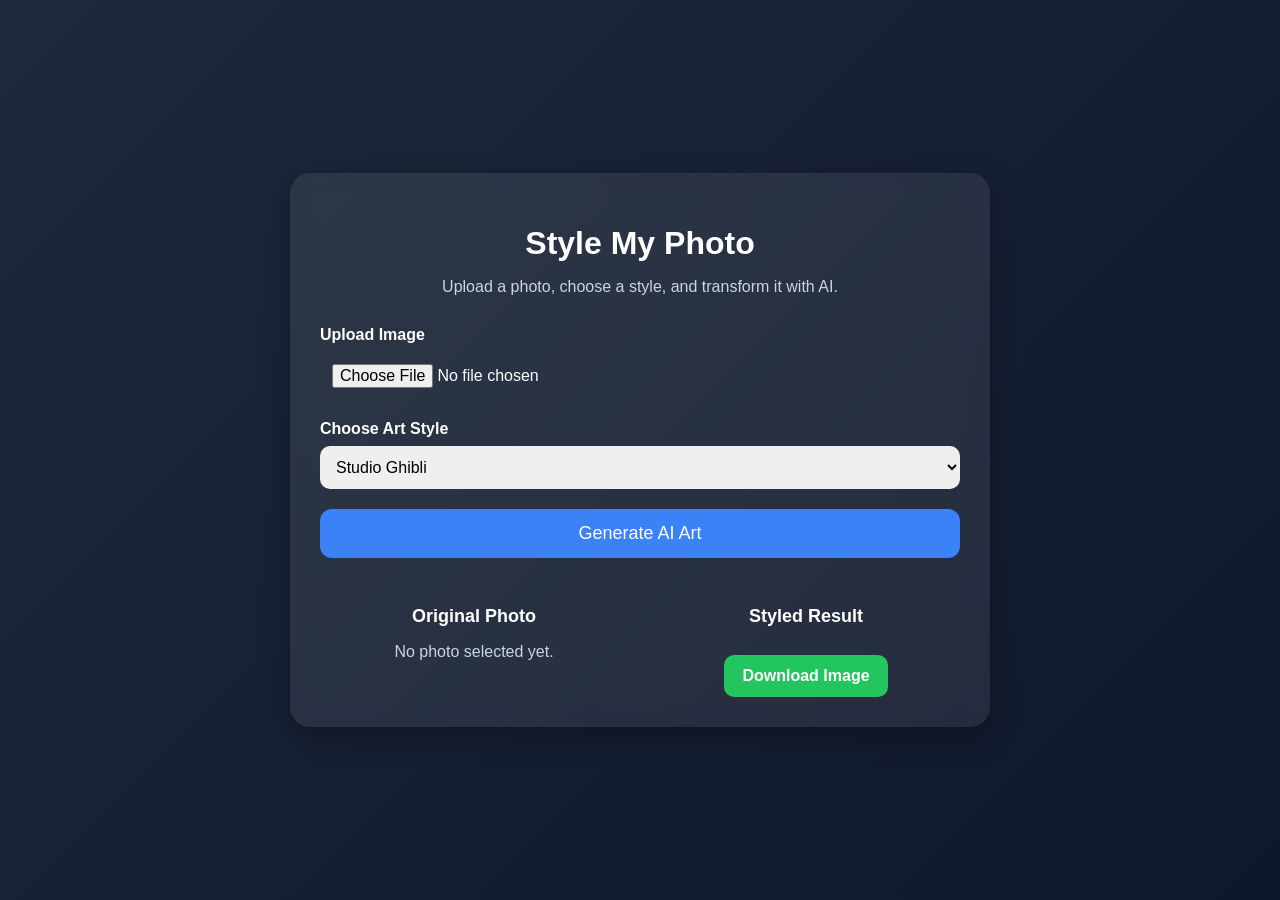
==== index.html @ 51cc1bdf "Improve image comparison layout and download button placement" ====
<!doctype html>
<html lang="en">
  <head>
    <meta charset="UTF-8" />
    <meta name="viewport" content="width=device-width, initial-scale=1.0" />
    <title>AI Art Converter</title>
    <link rel="stylesheet" href="style.css" />
  </head>
  <body>
    <div class="container">
      <h1>Style My Photo</h1>
      <p>Upload a photo, choose a style, and transform it with AI.</p>

      <div class="form-group">
        <label for="imageUpload">Upload Image</label>
        <input type="file" id="imageUpload" accept="image/*" />
      </div>

      <div class="form-group">
        <label for="artStyle">Choose Art Style</label>
        <select id="artStyle">
          <option value="ghibli">Studio Ghibli</option>
          <option value="anime">Anime</option>
          <option value="disney">Disney</option>
          <option value="cyberpunk">Cyberpunk</option>
          <option value="oil_painting">Oil Painting</option>
          <option value="pixel_art">Pixel Art</option>
        </select>
      </div>

      <button class="convert-btn" onclick="convertImage()">
        Generate AI Art
      </button>

      <div class="status" id="status"></div>

      <div class="image-comparison">
        <div class="image-card">
          <h3>Original Photo</h3>
          <p id="previewText">No photo selected yet.</p>
          <img id="previewImage" alt="Uploaded image preview" />
        </div>

        <div class="image-card">
          <h3>Styled Result</h3>

          <div class="result-container">
            <img id="resultImage" alt="Your AI image" />
            <a
              id="downloadBtn"
              class="download-btn"
              download="styled-image.png"
              hidden
            >
              Download Image
            </a>
          </div>
        </div>
      </div>
    </div>

    <script src="js/script.js"></script>
  </body>
</html>
---- style.css ----
* {
    box-sizing: border-box;
    font-family: Arial, sans-serif;
}

body {
    margin: 0;
    background: linear-gradient(135deg, #1e293b, #0f172a);
    color: white;
    min-height: 100vh;
    display: flex;
    justify-content: center;
    align-items: center;
}

.container {
    width: 90%;
    max-width: 700px;
    background: rgba(255, 255, 255, 0.08);
    backdrop-filter: blur(10px);
    padding: 30px;
    border-radius: 20px;
    box-shadow: 0 10px 30px rgba(0, 0, 0, 0.3);
}

h1 {
    text-align: center;
    margin-bottom: 10px;
}

p {
    text-align: center;
    color: #cbd5e1;
    margin-bottom: 30px;
}

.form-group {
    margin-bottom: 20px;
}

label {
    display: block;
    margin-bottom: 8px;
    font-weight: bold;
}

input[type="file"],
select {
    width: 100%;
    padding: 12px;
    border: none;
    border-radius: 10px;
    font-size: 16px;
}

.preview {
    margin-top: 20px;
    text-align: center;
}

.preview img {
    max-width: 100%;
    max-height: 300px;
    border-radius: 12px;
    display: none;
    margin-top: 15px;
}

.convert-btn {
    width: 100%;
    padding: 14px;
    background: #3b82f6;
    color: white;
    border: none;
    border-radius: 12px;
    font-size: 18px;
    cursor: pointer;
    transition: background 0.3s ease;
}

.convert-btn:hover {
    background: #2563eb;
}

.status {
    margin-top: 20px;
    text-align: center;
    color: #93c5fd;
}
.upload-preview {
  margin: 20px 0;
  text-align: center;
}

.upload-preview img {
  display: none;
  max-width: 100%;
  max-height: 260px;
  margin-top: 12px;
  border-radius: 12px;
  object-fit: cover;
}
.upload-preview {
  margin: 20px 0;
  text-align: center;
}

.upload-preview img {
  display: none;
  max-width: 100%;
  max-height: 260px;
  margin-top: 12px;
  border-radius: 12px;
  object-fit: cover;
}

.convert-btn:disabled {
  opacity: 0.7;
  cursor: not-allowed;
}
.image-comparison {
  display: grid;
  grid-template-columns: 1fr 1fr;
  gap: 24px;
  margin-top: 30px;
}

.image-card {
  text-align: center;
}

.image-card h3 {
  margin-bottom: 12px;
  font-size: 18px;
}

.image-card img {
  display: none;
  width: 100%;
  max-height: 300px;
  object-fit: cover;
  border-radius: 14px;
  box-shadow: 0 8px 20px rgba(0, 0, 0, 0.35);
}

.download-btn {
  display: inline-block;
  margin-top: 16px;
  padding: 12px 18px;
  background: #22c55e;
  color: white;
  text-decoration: none;
  border-radius: 10px;
  font-weight: bold;
}

.download-btn:hover {
  background: #16a34a;
}

@media (max-width: 700px) {
  .image-comparison {
    grid-template-columns: 1fr;
  }
}
.result-container {
  display: flex;
  flex-direction: column;
  align-items: center;
  gap: 16px;
}
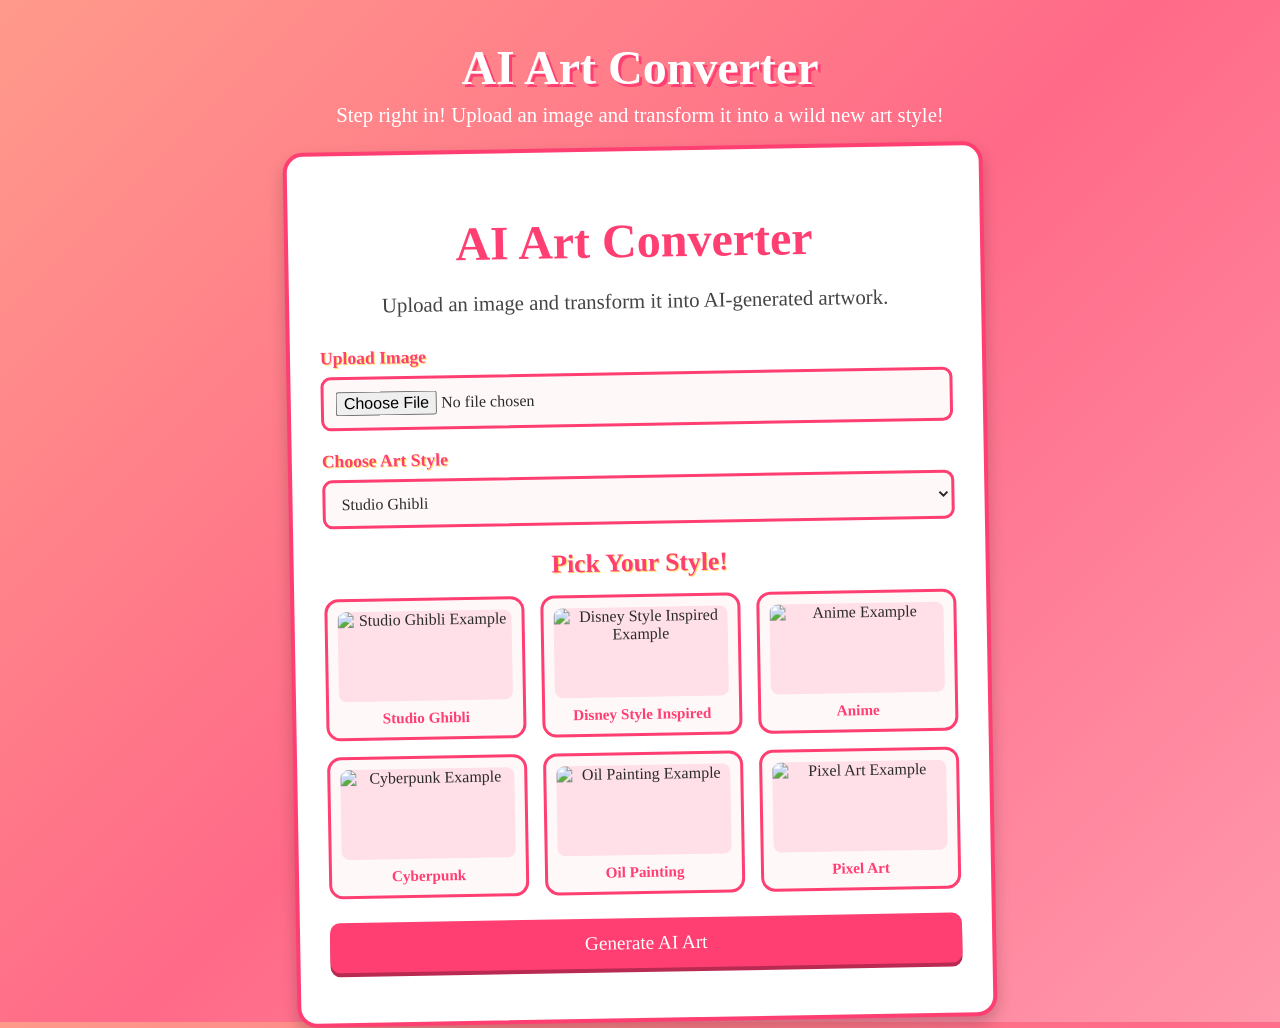
==== commit d4079d5e: "Update index.html and style.css, remove unused draft and duplicate files Co-Authored-By: Claude Sonn" ====
--- a/index.html
+++ b/index.html
@@ -7,9 +7,15 @@
     <link rel="stylesheet" href="style.css" />
   </head>
   <body>
+
+    <header>
+        <h1>AI Art Converter</h1>
+        <p>Step right in! Upload an image and transform it into a wild new art style!</p>
+    </header>
+
     <div class="container">
-      <h1>Style My Photo</h1>
-      <p>Upload a photo, choose a style, and transform it with AI.</p>
+      <h1>AI Art Converter</h1>
+      <p>Upload an image and transform it into AI-generated artwork.</p>
 
       <div class="form-group">
         <label for="imageUpload">Upload Image</label>
@@ -28,37 +34,55 @@
         </select>
       </div>
 
+      <section class="styles-section">
+        <h2>Pick Your Style!</h2>
+        <div class="styles-grid">
+
+          <div class="style-card">
+            <img src="images/ghibli.jpg" alt="Studio Ghibli Example">
+            <h3>Studio Ghibli</h3>
+          </div>
+
+          <div class="style-card">
+            <img src="images/disney.jpg" alt="Disney Style Inspired Example">
+            <h3>Disney Style Inspired</h3>
+          </div>
+
+          <div class="style-card">
+            <img src="images/anime.jpg" alt="Anime Example">
+            <h3>Anime</h3>
+          </div>
+
+          <div class="style-card">
+            <img src="images/cyberpunk.jpg" alt="Cyberpunk Example">
+            <h3>Cyberpunk</h3>
+          </div>
+
+          <div class="style-card">
+            <img src="images/oilpainting.jpg" alt="Oil Painting Example">
+            <h3>Oil Painting</h3>
+          </div>
+
+          <div class="style-card">
+            <img src="images/pixelart.jpg" alt="Pixel Art Example">
+            <h3>Pixel Art</h3>
+          </div>
+
+        </div>
+      </section>
+
       <button class="convert-btn" onclick="convertImage()">
         Generate AI Art
       </button>
 
       <div class="status" id="status"></div>
 
-      <div class="image-comparison">
-        <div class="image-card">
-          <h3>Original Photo</h3>
-          <p id="previewText">No photo selected yet.</p>
-          <img id="previewImage" alt="Uploaded image preview" />
-        </div>
+      <div class="preview">
+        <img id="resultImage" alt="Your AI image" />
+      </div>
 
-        <div class="image-card">
-          <h3>Styled Result</h3>
-
-          <div class="result-container">
-            <img id="resultImage" alt="Your AI image" />
-            <a
-              id="downloadBtn"
-              class="download-btn"
-              download="styled-image.png"
-              hidden
-            >
-              Download Image
-            </a>
-          </div>
-        </div>
-      </div>
     </div>
 
     <script src="js/script.js"></script>
   </body>
-</html>+</html>
--- a/style.css
+++ b/style.css
@@ -1,172 +1,178 @@
-
-* {
-    box-sizing: border-box;
-    font-family: Arial, sans-serif;
-}
-
-body {
-    margin: 0;
-    background: linear-gradient(135deg, #1e293b, #0f172a);
-    color: white;
-    min-height: 100vh;
-    display: flex;
-    justify-content: center;
-    align-items: center;
-}
-
-.container {
-    width: 90%;
-    max-width: 700px;
-    background: rgba(255, 255, 255, 0.08);
-    backdrop-filter: blur(10px);
-    padding: 30px;
-    border-radius: 20px;
-    box-shadow: 0 10px 30px rgba(0, 0, 0, 0.3);
-}
-
-h1 {
-    text-align: center;
-    margin-bottom: 10px;
-}
-
-p {
-    text-align: center;
-    color: #cbd5e1;
-    margin-bottom: 30px;
-}
-
-.form-group {
-    margin-bottom: 20px;
-}
-
-label {
-    display: block;
-    margin-bottom: 8px;
-    font-weight: bold;
-}
-
-input[type="file"],
-select {
-    width: 100%;
-    padding: 12px;
-    border: none;
-    border-radius: 10px;
-    font-size: 16px;
-}
-
-.preview {
-    margin-top: 20px;
-    text-align: center;
-}
-
-.preview img {
-    max-width: 100%;
-    max-height: 300px;
-    border-radius: 12px;
-    display: none;
-    margin-top: 15px;
-}
-
-.convert-btn {
-    width: 100%;
-    padding: 14px;
-    background: #3b82f6;
-    color: white;
-    border: none;
-    border-radius: 12px;
-    font-size: 18px;
-    cursor: pointer;
-    transition: background 0.3s ease;
-}
-
-.convert-btn:hover {
-    background: #2563eb;
-}
-
-.status {
-    margin-top: 20px;
-    text-align: center;
-    color: #93c5fd;
-}
-.upload-preview {
-  margin: 20px 0;
-  text-align: center;
-}
-
-.upload-preview img {
-  display: none;
-  max-width: 100%;
-  max-height: 260px;
-  margin-top: 12px;
-  border-radius: 12px;
-  object-fit: cover;
-}
-.upload-preview {
-  margin: 20px 0;
-  text-align: center;
-}
-
-.upload-preview img {
-  display: none;
-  max-width: 100%;
-  max-height: 260px;
-  margin-top: 12px;
-  border-radius: 12px;
-  object-fit: cover;
-}
-
-.convert-btn:disabled {
-  opacity: 0.7;
-  cursor: not-allowed;
-}
-.image-comparison {
-  display: grid;
-  grid-template-columns: 1fr 1fr;
-  gap: 24px;
-  margin-top: 30px;
-}
-
-.image-card {
-  text-align: center;
-}
-
-.image-card h3 {
-  margin-bottom: 12px;
-  font-size: 18px;
-}
-
-.image-card img {
-  display: none;
-  width: 100%;
-  max-height: 300px;
-  object-fit: cover;
-  border-radius: 14px;
-  box-shadow: 0 8px 20px rgba(0, 0, 0, 0.35);
-}
-
-.download-btn {
-  display: inline-block;
-  margin-top: 16px;
-  padding: 12px 18px;
-  background: #22c55e;
-  color: white;
-  text-decoration: none;
-  border-radius: 10px;
-  font-weight: bold;
-}
-
-.download-btn:hover {
-  background: #16a34a;
-}
-
-@media (max-width: 700px) {
-  .image-comparison {
-    grid-template-columns: 1fr;
-  }
-}
-.result-container {
-  display: flex;
-  flex-direction: column;
-  align-items: center;
-  gap: 16px;
-}+* {
+    box-sizing: border-box;
+    font-family: "Fredoka One", "Comic Sans MS", cursive;
+}
+
+body {
+    margin: 0;
+    background: linear-gradient(135deg, #ff9a8b, #ff6a88, #ff99ac);
+    color: #2b2b2b;
+    min-height: 100vh;
+    display: flex;
+    flex-direction: column;
+    align-items: center;
+    justify-content: flex-start;
+    overflow-x: hidden;
+    padding-top: 40px;
+}
+
+.container {
+    width: 90%;
+    max-width: 700px;
+    background: #ffffff;
+    padding: 30px;
+    border-radius: 20px;
+    border: 4px solid #ff3f72;
+    box-shadow: 0 8px 16px rgba(0, 0, 0, 0.2);
+    transform: rotate(-1deg);
+}
+
+h1 {
+    text-align: center;
+    margin-bottom: 10px;
+    font-size: 3rem;
+    color: #ff3f72;
+    text-shadow: 3px 3px #ffffff;
+}
+
+p {
+    text-align: center;
+    color: #444;
+    margin-bottom: 30px;
+    font-size: 1.3rem;
+}
+
+.form-group {
+    margin-bottom: 20px;
+}
+
+label {
+    display: block;
+    margin-bottom: 8px;
+    font-weight: bold;
+    font-size: 1.1rem;
+    color: #ff3f72;
+    text-shadow: 1px 1px #ffe066;
+}
+
+input[type="file"],
+select {
+    width: 100%;
+    padding: 12px;
+    border: 3px solid #ff3f72;
+    border-radius: 10px;
+    font-size: 16px;
+    font-family: "Fredoka One", "Comic Sans MS", cursive;
+    background: #fff8f9;
+    color: #2b2b2b;
+}
+
+.preview {
+    margin-top: 20px;
+    text-align: center;
+}
+
+.preview img {
+    max-width: 100%;
+    max-height: 300px;
+    border-radius: 12px;
+    display: none;
+    margin-top: 15px;
+    border: 3px solid #ffe066;
+}
+
+.convert-btn {
+    width: 100%;
+    padding: 14px 32px;
+    background: #ff3f72;
+    color: white;
+    border: none;
+    border-radius: 10px;
+    font-size: 1.2rem;
+    font-family: "Fredoka One", "Comic Sans MS", cursive;
+    cursor: pointer;
+    box-shadow: 0 4px 0 #b82a52;
+    transition: transform 0.2s ease;
+}
+
+.convert-btn:hover {
+    transform: scale(1.1) rotate(2deg);
+}
+
+.status {
+    margin-top: 20px;
+    text-align: center;
+    color: #ff3f72;
+    font-size: 1.1rem;
+    text-shadow: 1px 1px #ffe066;
+}
+/* ── FunHouse additions ── */
+
+header {
+    width: 90%;
+    max-width: 700px;
+    text-align: center;
+    margin-bottom: 20px;
+}
+
+header h1 {
+    font-size: 3rem;
+    color: #fff;
+    text-shadow: 3px 3px #ff3f72;
+    margin: 0 0 8px;
+}
+
+header p {
+    color: #fff;
+    font-size: 1.3rem;
+    margin: 0;
+}
+
+
+.styles-section {
+    margin-top: 24px;
+    margin-bottom: 24px;
+}
+
+.styles-section h2 {
+    text-align: center;
+    color: #ff3f72;
+    font-size: 1.6rem;
+    text-shadow: 1px 1px #ffe066;
+    margin-bottom: 16px;
+}
+
+.styles-grid {
+    display: grid;
+    grid-template-columns: repeat(3, 1fr);
+    gap: 16px;
+}
+
+.style-card {
+    background: #fff8f9;
+    border: 3px solid #ff3f72;
+    border-radius: 14px;
+    padding: 10px;
+    text-align: center;
+    transition: transform 0.2s ease;
+    cursor: pointer;
+}
+
+.style-card:hover {
+    transform: scale(1.05) rotate(-1deg);
+}
+
+.style-card img {
+    width: 100%;
+    height: 90px;
+    object-fit: cover;
+    border-radius: 8px;
+    display: block;
+    background: #ffe0e8;
+}
+
+.style-card h3 {
+    margin: 8px 0 0;
+    font-size: 0.95rem;
+    color: #ff3f72;
+}
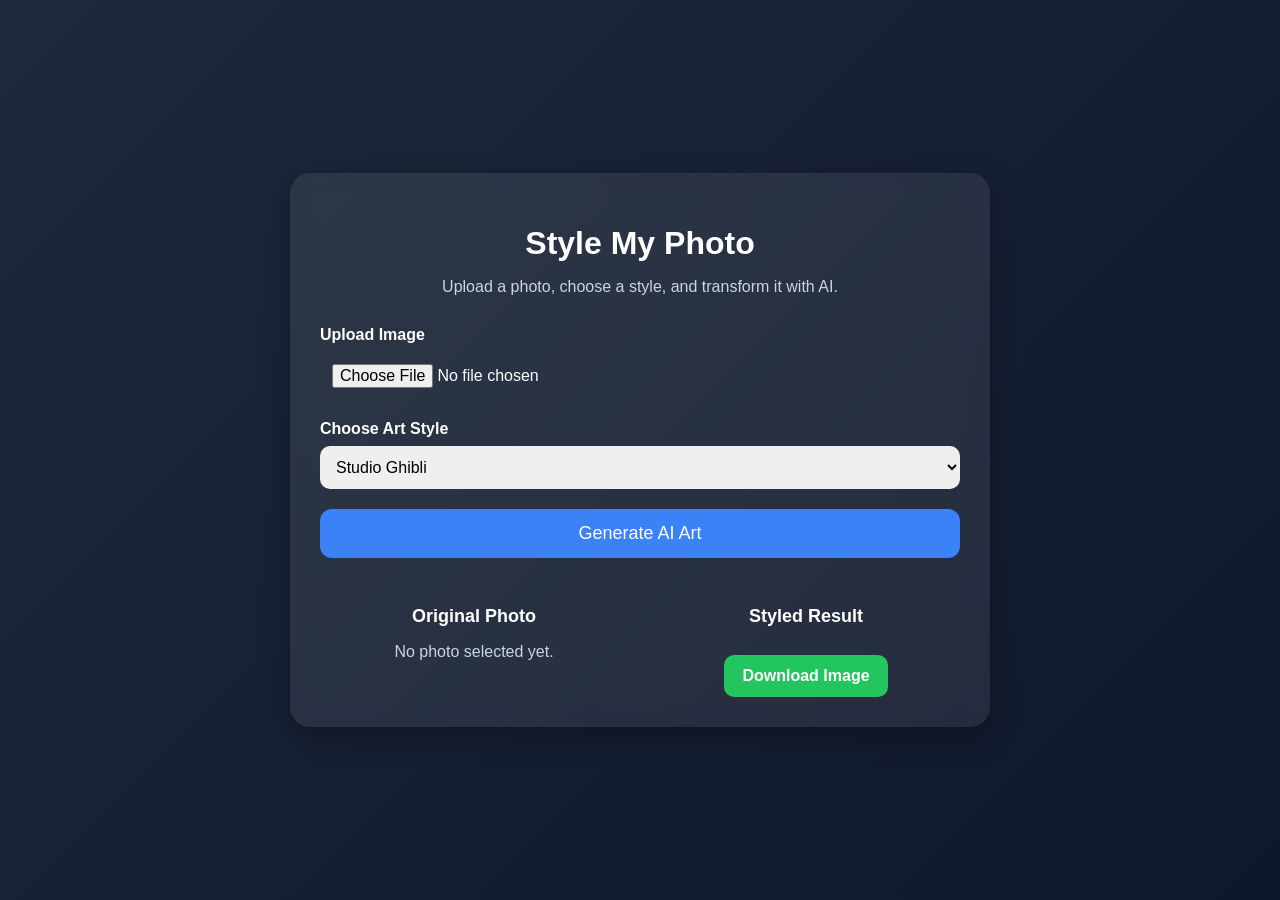
==== commit 07414f68: "Merge pull request #4 from MartimLou95/amani Add image preview feature and UI improvements" ====
--- a/index.html
+++ b/index.html
@@ -7,15 +7,9 @@
     <link rel="stylesheet" href="style.css" />
   </head>
   <body>
-
-    <header>
-        <h1>AI Art Converter</h1>
-        <p>Step right in! Upload an image and transform it into a wild new art style!</p>
-    </header>
-
     <div class="container">
-      <h1>AI Art Converter</h1>
-      <p>Upload an image and transform it into AI-generated artwork.</p>
+      <h1>Style My Photo</h1>
+      <p>Upload a photo, choose a style, and transform it with AI.</p>
 
       <div class="form-group">
         <label for="imageUpload">Upload Image</label>
@@ -34,55 +28,37 @@
         </select>
       </div>
 
-      <section class="styles-section">
-        <h2>Pick Your Style!</h2>
-        <div class="styles-grid">
-
-          <div class="style-card">
-            <img src="images/ghibli.jpg" alt="Studio Ghibli Example">
-            <h3>Studio Ghibli</h3>
-          </div>
-
-          <div class="style-card">
-            <img src="images/disney.jpg" alt="Disney Style Inspired Example">
-            <h3>Disney Style Inspired</h3>
-          </div>
-
-          <div class="style-card">
-            <img src="images/anime.jpg" alt="Anime Example">
-            <h3>Anime</h3>
-          </div>
-
-          <div class="style-card">
-            <img src="images/cyberpunk.jpg" alt="Cyberpunk Example">
-            <h3>Cyberpunk</h3>
-          </div>
-
-          <div class="style-card">
-            <img src="images/oilpainting.jpg" alt="Oil Painting Example">
-            <h3>Oil Painting</h3>
-          </div>
-
-          <div class="style-card">
-            <img src="images/pixelart.jpg" alt="Pixel Art Example">
-            <h3>Pixel Art</h3>
-          </div>
-
-        </div>
-      </section>
-
       <button class="convert-btn" onclick="convertImage()">
         Generate AI Art
       </button>
 
       <div class="status" id="status"></div>
 
-      <div class="preview">
-        <img id="resultImage" alt="Your AI image" />
+      <div class="image-comparison">
+        <div class="image-card">
+          <h3>Original Photo</h3>
+          <p id="previewText">No photo selected yet.</p>
+          <img id="previewImage" alt="Uploaded image preview" />
+        </div>
+
+        <div class="image-card">
+          <h3>Styled Result</h3>
+
+          <div class="result-container">
+            <img id="resultImage" alt="Your AI image" />
+            <a
+              id="downloadBtn"
+              class="download-btn"
+              download="styled-image.png"
+              hidden
+            >
+              Download Image
+            </a>
+          </div>
+        </div>
       </div>
-
     </div>
 
     <script src="js/script.js"></script>
   </body>
-</html>
+</html>
--- a/style.css
+++ b/style.css
@@ -1,178 +1,172 @@
-* {
-    box-sizing: border-box;
-    font-family: "Fredoka One", "Comic Sans MS", cursive;
-}
-
-body {
-    margin: 0;
-    background: linear-gradient(135deg, #ff9a8b, #ff6a88, #ff99ac);
-    color: #2b2b2b;
-    min-height: 100vh;
-    display: flex;
-    flex-direction: column;
-    align-items: center;
-    justify-content: flex-start;
-    overflow-x: hidden;
-    padding-top: 40px;
-}
-
-.container {
-    width: 90%;
-    max-width: 700px;
-    background: #ffffff;
-    padding: 30px;
-    border-radius: 20px;
-    border: 4px solid #ff3f72;
-    box-shadow: 0 8px 16px rgba(0, 0, 0, 0.2);
-    transform: rotate(-1deg);
-}
-
-h1 {
-    text-align: center;
-    margin-bottom: 10px;
-    font-size: 3rem;
-    color: #ff3f72;
-    text-shadow: 3px 3px #ffffff;
-}
-
-p {
-    text-align: center;
-    color: #444;
-    margin-bottom: 30px;
-    font-size: 1.3rem;
-}
-
-.form-group {
-    margin-bottom: 20px;
-}
-
-label {
-    display: block;
-    margin-bottom: 8px;
-    font-weight: bold;
-    font-size: 1.1rem;
-    color: #ff3f72;
-    text-shadow: 1px 1px #ffe066;
-}
-
-input[type="file"],
-select {
-    width: 100%;
-    padding: 12px;
-    border: 3px solid #ff3f72;
-    border-radius: 10px;
-    font-size: 16px;
-    font-family: "Fredoka One", "Comic Sans MS", cursive;
-    background: #fff8f9;
-    color: #2b2b2b;
-}
-
-.preview {
-    margin-top: 20px;
-    text-align: center;
-}
-
-.preview img {
-    max-width: 100%;
-    max-height: 300px;
-    border-radius: 12px;
-    display: none;
-    margin-top: 15px;
-    border: 3px solid #ffe066;
-}
-
-.convert-btn {
-    width: 100%;
-    padding: 14px 32px;
-    background: #ff3f72;
-    color: white;
-    border: none;
-    border-radius: 10px;
-    font-size: 1.2rem;
-    font-family: "Fredoka One", "Comic Sans MS", cursive;
-    cursor: pointer;
-    box-shadow: 0 4px 0 #b82a52;
-    transition: transform 0.2s ease;
-}
-
-.convert-btn:hover {
-    transform: scale(1.1) rotate(2deg);
-}
-
-.status {
-    margin-top: 20px;
-    text-align: center;
-    color: #ff3f72;
-    font-size: 1.1rem;
-    text-shadow: 1px 1px #ffe066;
-}
-/* ── FunHouse additions ── */
-
-header {
-    width: 90%;
-    max-width: 700px;
-    text-align: center;
-    margin-bottom: 20px;
-}
-
-header h1 {
-    font-size: 3rem;
-    color: #fff;
-    text-shadow: 3px 3px #ff3f72;
-    margin: 0 0 8px;
-}
-
-header p {
-    color: #fff;
-    font-size: 1.3rem;
-    margin: 0;
-}
-
-
-.styles-section {
-    margin-top: 24px;
-    margin-bottom: 24px;
-}
-
-.styles-section h2 {
-    text-align: center;
-    color: #ff3f72;
-    font-size: 1.6rem;
-    text-shadow: 1px 1px #ffe066;
-    margin-bottom: 16px;
-}
-
-.styles-grid {
-    display: grid;
-    grid-template-columns: repeat(3, 1fr);
-    gap: 16px;
-}
-
-.style-card {
-    background: #fff8f9;
-    border: 3px solid #ff3f72;
-    border-radius: 14px;
-    padding: 10px;
-    text-align: center;
-    transition: transform 0.2s ease;
-    cursor: pointer;
-}
-
-.style-card:hover {
-    transform: scale(1.05) rotate(-1deg);
-}
-
-.style-card img {
-    width: 100%;
-    height: 90px;
-    object-fit: cover;
-    border-radius: 8px;
-    display: block;
-    background: #ffe0e8;
-}
-
-.style-card h3 {
-    margin: 8px 0 0;
-    font-size: 0.95rem;
-    color: #ff3f72;
-}
+
+* {
+    box-sizing: border-box;
+    font-family: Arial, sans-serif;
+}
+
+body {
+    margin: 0;
+    background: linear-gradient(135deg, #1e293b, #0f172a);
+    color: white;
+    min-height: 100vh;
+    display: flex;
+    justify-content: center;
+    align-items: center;
+}
+
+.container {
+    width: 90%;
+    max-width: 700px;
+    background: rgba(255, 255, 255, 0.08);
+    backdrop-filter: blur(10px);
+    padding: 30px;
+    border-radius: 20px;
+    box-shadow: 0 10px 30px rgba(0, 0, 0, 0.3);
+}
+
+h1 {
+    text-align: center;
+    margin-bottom: 10px;
+}
+
+p {
+    text-align: center;
+    color: #cbd5e1;
+    margin-bottom: 30px;
+}
+
+.form-group {
+    margin-bottom: 20px;
+}
+
+label {
+    display: block;
+    margin-bottom: 8px;
+    font-weight: bold;
+}
+
+input[type="file"],
+select {
+    width: 100%;
+    padding: 12px;
+    border: none;
+    border-radius: 10px;
+    font-size: 16px;
+}
+
+.preview {
+    margin-top: 20px;
+    text-align: center;
+}
+
+.preview img {
+    max-width: 100%;
+    max-height: 300px;
+    border-radius: 12px;
+    display: none;
+    margin-top: 15px;
+}
+
+.convert-btn {
+    width: 100%;
+    padding: 14px;
+    background: #3b82f6;
+    color: white;
+    border: none;
+    border-radius: 12px;
+    font-size: 18px;
+    cursor: pointer;
+    transition: background 0.3s ease;
+}
+
+.convert-btn:hover {
+    background: #2563eb;
+}
+
+.status {
+    margin-top: 20px;
+    text-align: center;
+    color: #93c5fd;
+}
+.upload-preview {
+  margin: 20px 0;
+  text-align: center;
+}
+
+.upload-preview img {
+  display: none;
+  max-width: 100%;
+  max-height: 260px;
+  margin-top: 12px;
+  border-radius: 12px;
+  object-fit: cover;
+}
+.upload-preview {
+  margin: 20px 0;
+  text-align: center;
+}
+
+.upload-preview img {
+  display: none;
+  max-width: 100%;
+  max-height: 260px;
+  margin-top: 12px;
+  border-radius: 12px;
+  object-fit: cover;
+}
+
+.convert-btn:disabled {
+  opacity: 0.7;
+  cursor: not-allowed;
+}
+.image-comparison {
+  display: grid;
+  grid-template-columns: 1fr 1fr;
+  gap: 24px;
+  margin-top: 30px;
+}
+
+.image-card {
+  text-align: center;
+}
+
+.image-card h3 {
+  margin-bottom: 12px;
+  font-size: 18px;
+}
+
+.image-card img {
+  display: none;
+  width: 100%;
+  max-height: 300px;
+  object-fit: cover;
+  border-radius: 14px;
+  box-shadow: 0 8px 20px rgba(0, 0, 0, 0.35);
+}
+
+.download-btn {
+  display: inline-block;
+  margin-top: 16px;
+  padding: 12px 18px;
+  background: #22c55e;
+  color: white;
+  text-decoration: none;
+  border-radius: 10px;
+  font-weight: bold;
+}
+
+.download-btn:hover {
+  background: #16a34a;
+}
+
+@media (max-width: 700px) {
+  .image-comparison {
+    grid-template-columns: 1fr;
+  }
+}
+.result-container {
+  display: flex;
+  flex-direction: column;
+  align-items: center;
+  gap: 16px;
+}
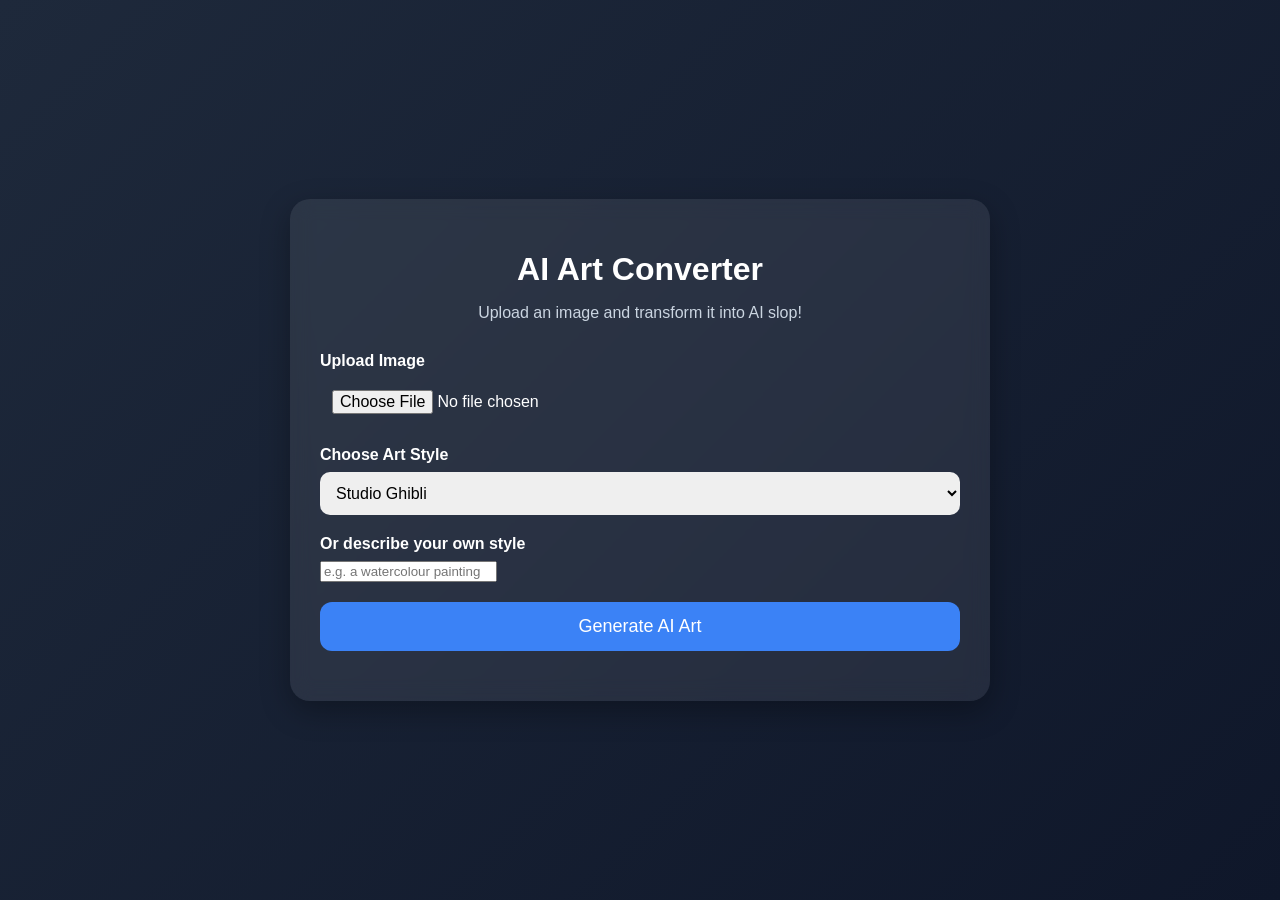
==== commit d77ea126: "Convert uploads to PNG, add features, show API errors" ====
--- a/index.html
+++ b/index.html
@@ -8,8 +8,8 @@
   </head>
   <body>
     <div class="container">
-      <h1>Style My Photo</h1>
-      <p>Upload a photo, choose a style, and transform it with AI.</p>
+      <h1>AI Art Converter</h1>
+      <p>Upload an image and transform it into AI slop!</p>
 
       <div class="form-group">
         <label for="imageUpload">Upload Image</label>
@@ -28,37 +28,40 @@
         </select>
       </div>
 
+      <div class="form-group">
+        <label for="customStyle">Or describe your own style</label>
+        <input
+          type="text"
+          id="customStyle"
+          placeholder="e.g. a watercolour painting"
+        />
+      </div>
+
       <button class="convert-btn" onclick="convertImage()">
         Generate AI Art
       </button>
 
       <div class="status" id="status"></div>
 
-      <div class="image-comparison">
-        <div class="image-card">
-          <h3>Original Photo</h3>
-          <p id="previewText">No photo selected yet.</p>
-          <img id="previewImage" alt="Uploaded image preview" />
-        </div>
+      <div id="spinner" hidden>Loading...</div>
 
-        <div class="image-card">
-          <h3>Styled Result</h3>
+      <div class="compare" id="compare" hidden>
+        <img id="originalImage" alt="Your original photo" />
+        <img id="resultImage" alt="Your AI image" />
+      </div>
 
-          <div class="result-container">
-            <img id="resultImage" alt="Your AI image" />
-            <a
-              id="downloadBtn"
-              class="download-btn"
-              download="styled-image.png"
-              hidden
-            >
-              Download Image
-            </a>
-          </div>
-        </div>
-      </div>
+      <input
+        type="range"
+        id="compareSlider"
+        min="0"
+        max="100"
+        value="100"
+        hidden
+      />
+
+      <a id="downloadLink" download="ai-art.png" hidden>Download image</a>
     </div>
 
     <script src="js/script.js"></script>
   </body>
-</html>+</html>
--- a/style.css
+++ b/style.css
@@ -88,85 +88,27 @@
     text-align: center;
     color: #93c5fd;
 }
-.upload-preview {
-  margin: 20px 0;
-  text-align: center;
+
+/* Functional layout only for the before/after compare.
+   The AI result is square, so both images fill a square box and line up.
+   Visual styling (colours, handle, labels) is left to the UI team. */
+.compare {
+    position: relative;
+    width: 100%;
+    aspect-ratio: 1 / 1;
+    margin-top: 20px;
 }
 
-.upload-preview img {
-  display: none;
-  max-width: 100%;
-  max-height: 260px;
-  margin-top: 12px;
-  border-radius: 12px;
-  object-fit: cover;
-}
-.upload-preview {
-  margin: 20px 0;
-  text-align: center;
+.compare img {
+    position: absolute;
+    inset: 0;
+    width: 100%;
+    height: 100%;
+    object-fit: cover;
+    border-radius: 12px;
 }
 
-.upload-preview img {
-  display: none;
-  max-width: 100%;
-  max-height: 260px;
-  margin-top: 12px;
-  border-radius: 12px;
-  object-fit: cover;
-}
-
-.convert-btn:disabled {
-  opacity: 0.7;
-  cursor: not-allowed;
-}
-.image-comparison {
-  display: grid;
-  grid-template-columns: 1fr 1fr;
-  gap: 24px;
-  margin-top: 30px;
-}
-
-.image-card {
-  text-align: center;
-}
-
-.image-card h3 {
-  margin-bottom: 12px;
-  font-size: 18px;
-}
-
-.image-card img {
-  display: none;
-  width: 100%;
-  max-height: 300px;
-  object-fit: cover;
-  border-radius: 14px;
-  box-shadow: 0 8px 20px rgba(0, 0, 0, 0.35);
-}
-
-.download-btn {
-  display: inline-block;
-  margin-top: 16px;
-  padding: 12px 18px;
-  background: #22c55e;
-  color: white;
-  text-decoration: none;
-  border-radius: 10px;
-  font-weight: bold;
-}
-
-.download-btn:hover {
-  background: #16a34a;
-}
-
-@media (max-width: 700px) {
-  .image-comparison {
-    grid-template-columns: 1fr;
-  }
-}
-.result-container {
-  display: flex;
-  flex-direction: column;
-  align-items: center;
-  gap: 16px;
+#compareSlider {
+    width: 100%;
+    margin-top: 10px;
 }
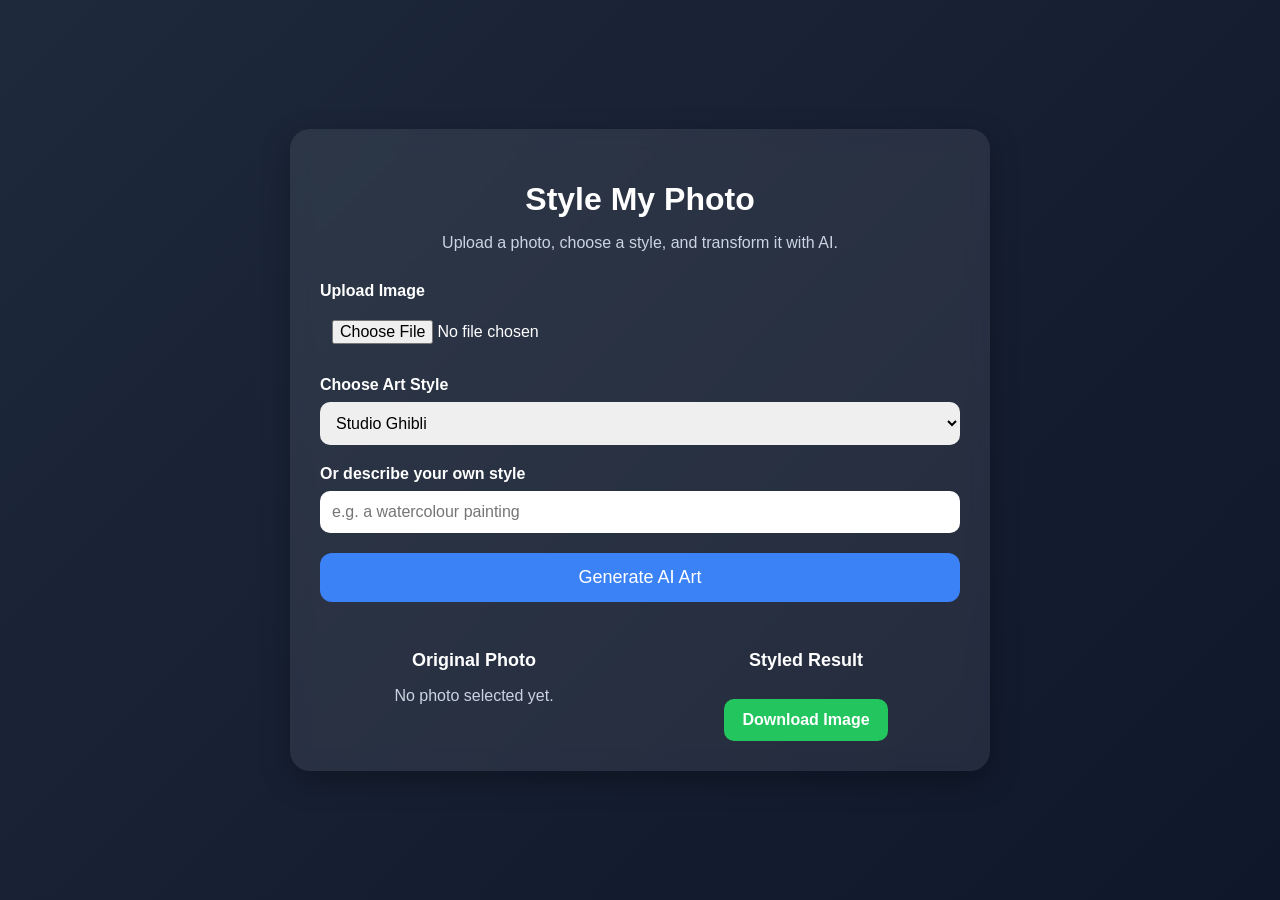
==== commit 53aad16a: "Merge main" ====
--- a/index.html
+++ b/index.html
@@ -8,8 +8,8 @@
   </head>
   <body>
     <div class="container">
-      <h1>AI Art Converter</h1>
-      <p>Upload an image and transform it into AI slop!</p>
+      <h1>Style My Photo</h1>
+      <p>Upload a photo, choose a style, and transform it with AI.</p>
 
       <div class="form-group">
         <label for="imageUpload">Upload Image</label>
@@ -43,23 +43,30 @@
 
       <div class="status" id="status"></div>
 
-      <div id="spinner" hidden>Loading...</div>
+      <div class="image-comparison">
+        <div class="image-card">
+          <h3>Original Photo</h3>
+          <p id="previewText">No photo selected yet.</p>
+          <img id="previewImage" alt="Uploaded image preview" />
+        </div>
 
-      <div class="compare" id="compare" hidden>
-        <img id="originalImage" alt="Your original photo" />
-        <img id="resultImage" alt="Your AI image" />
+        <div class="image-card">
+          <h3>Styled Result</h3>
+
+          <div class="result-container">
+            <img id="resultImage" alt="Your AI image" />
+            <a
+              id="downloadBtn"
+              class="download-btn"
+              download="styled-image.png"
+              hidden
+            >
+              Download Image
+            </a>
+          </div>
+        </div>
       </div>
 
-      <input
-        type="range"
-        id="compareSlider"
-        min="0"
-        max="100"
-        value="100"
-        hidden
-      />
-
-      <a id="downloadLink" download="ai-art.png" hidden>Download image</a>
     </div>
 
     <script src="js/script.js"></script>
--- a/style.css
+++ b/style.css
@@ -1,114 +1,136 @@
-
-* {
-    box-sizing: border-box;
-    font-family: Arial, sans-serif;
-}
-
-body {
-    margin: 0;
-    background: linear-gradient(135deg, #1e293b, #0f172a);
-    color: white;
-    min-height: 100vh;
-    display: flex;
-    justify-content: center;
-    align-items: center;
-}
-
-.container {
-    width: 90%;
-    max-width: 700px;
-    background: rgba(255, 255, 255, 0.08);
-    backdrop-filter: blur(10px);
-    padding: 30px;
-    border-radius: 20px;
-    box-shadow: 0 10px 30px rgba(0, 0, 0, 0.3);
-}
-
-h1 {
-    text-align: center;
-    margin-bottom: 10px;
-}
-
-p {
-    text-align: center;
-    color: #cbd5e1;
-    margin-bottom: 30px;
-}
-
-.form-group {
-    margin-bottom: 20px;
-}
-
-label {
-    display: block;
-    margin-bottom: 8px;
-    font-weight: bold;
-}
-
-input[type="file"],
-select {
-    width: 100%;
-    padding: 12px;
-    border: none;
-    border-radius: 10px;
-    font-size: 16px;
-}
-
-.preview {
-    margin-top: 20px;
-    text-align: center;
-}
-
-.preview img {
-    max-width: 100%;
-    max-height: 300px;
-    border-radius: 12px;
-    display: none;
-    margin-top: 15px;
-}
-
-.convert-btn {
-    width: 100%;
-    padding: 14px;
-    background: #3b82f6;
-    color: white;
-    border: none;
-    border-radius: 12px;
-    font-size: 18px;
-    cursor: pointer;
-    transition: background 0.3s ease;
-}
-
-.convert-btn:hover {
-    background: #2563eb;
-}
-
-.status {
-    margin-top: 20px;
-    text-align: center;
-    color: #93c5fd;
-}
-
-/* Functional layout only for the before/after compare.
-   The AI result is square, so both images fill a square box and line up.
-   Visual styling (colours, handle, labels) is left to the UI team. */
-.compare {
-    position: relative;
-    width: 100%;
-    aspect-ratio: 1 / 1;
-    margin-top: 20px;
-}
-
-.compare img {
-    position: absolute;
-    inset: 0;
-    width: 100%;
-    height: 100%;
-    object-fit: cover;
-    border-radius: 12px;
-}
-
-#compareSlider {
-    width: 100%;
-    margin-top: 10px;
-}+* {
+    box-sizing: border-box;
+    font-family: Arial, sans-serif;
+}
+
+body {
+    margin: 0;
+    background: linear-gradient(135deg, #1e293b, #0f172a);
+    color: white;
+    min-height: 100vh;
+    display: flex;
+    justify-content: center;
+    align-items: center;
+}
+
+.container {
+    width: 90%;
+    max-width: 700px;
+    background: rgba(255, 255, 255, 0.08);
+    backdrop-filter: blur(10px);
+    padding: 30px;
+    border-radius: 20px;
+    box-shadow: 0 10px 30px rgba(0, 0, 0, 0.3);
+}
+
+h1 {
+    text-align: center;
+    margin-bottom: 10px;
+}
+
+p {
+    text-align: center;
+    color: #cbd5e1;
+    margin-bottom: 30px;
+}
+
+.form-group {
+    margin-bottom: 20px;
+}
+
+label {
+    display: block;
+    margin-bottom: 8px;
+    font-weight: bold;
+}
+
+input[type="file"],
+input[type="text"],
+select {
+    width: 100%;
+    padding: 12px;
+    border: none;
+    border-radius: 10px;
+    font-size: 16px;
+}
+
+.convert-btn {
+    width: 100%;
+    padding: 14px;
+    background: #3b82f6;
+    color: white;
+    border: none;
+    border-radius: 12px;
+    font-size: 18px;
+    cursor: pointer;
+    transition: background 0.3s ease;
+}
+
+.convert-btn:hover {
+    background: #2563eb;
+}
+
+.convert-btn:disabled {
+    opacity: 0.7;
+    cursor: not-allowed;
+}
+
+.status {
+    margin-top: 20px;
+    text-align: center;
+    color: #93c5fd;
+}
+
+/* Side-by-side comparison: original photo on the left, styled result on the right. */
+.image-comparison {
+    display: grid;
+    grid-template-columns: 1fr 1fr;
+    gap: 24px;
+    margin-top: 30px;
+}
+
+.image-card {
+    text-align: center;
+}
+
+.image-card h3 {
+    margin-bottom: 12px;
+    font-size: 18px;
+}
+
+.image-card img {
+    display: none;
+    width: 100%;
+    max-height: 300px;
+    object-fit: cover;
+    border-radius: 14px;
+    box-shadow: 0 8px 20px rgba(0, 0, 0, 0.35);
+}
+
+.result-container {
+    display: flex;
+    flex-direction: column;
+    align-items: center;
+    gap: 16px;
+}
+
+.download-btn {
+    display: inline-block;
+    margin-top: 16px;
+    padding: 12px 18px;
+    background: #22c55e;
+    color: white;
+    text-decoration: none;
+    border-radius: 10px;
+    font-weight: bold;
+}
+
+.download-btn:hover {
+    background: #16a34a;
+}
+
+@media (max-width: 700px) {
+    .image-comparison {
+        grid-template-columns: 1fr;
+    }
+}
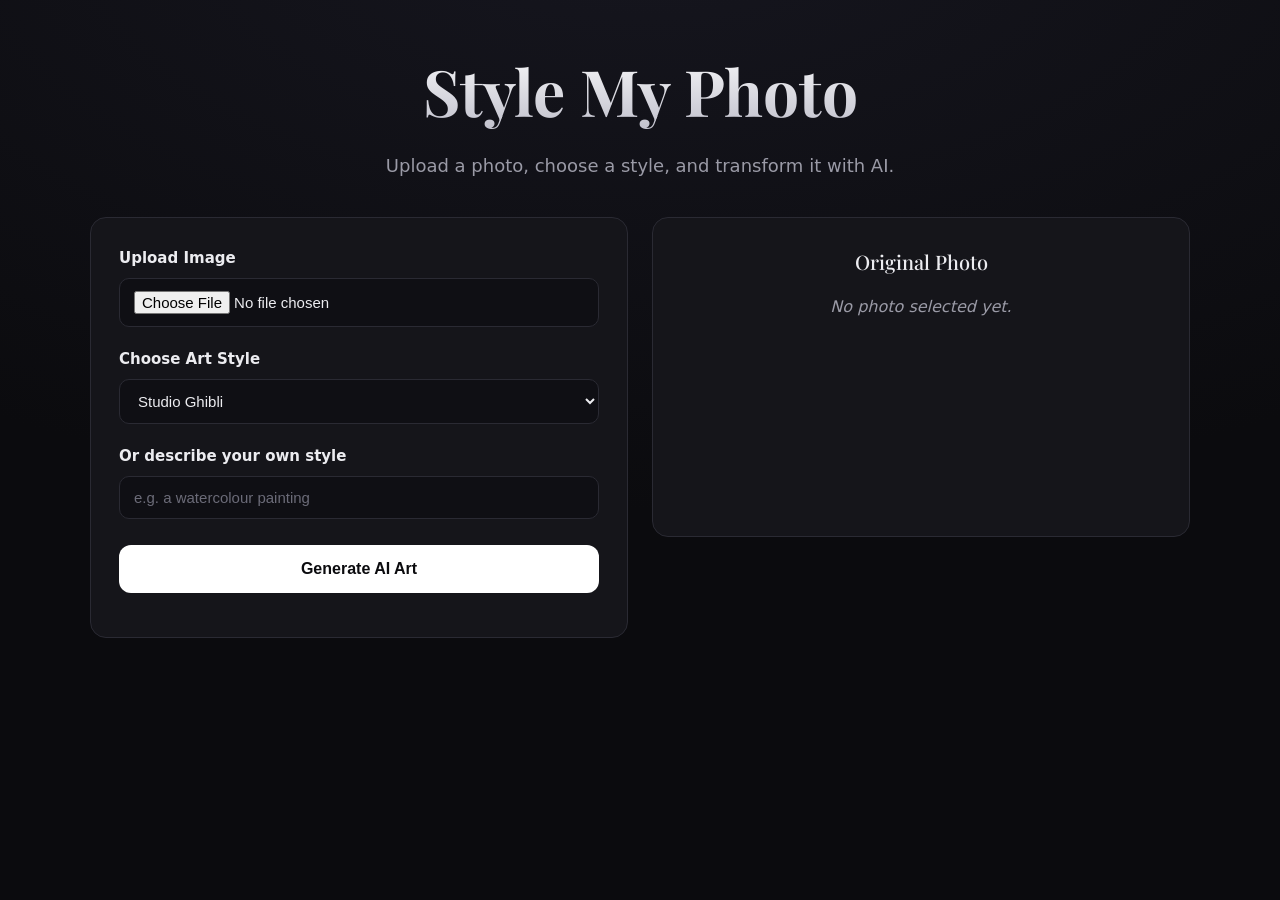
==== commit 3c72ef70: "Redesign: dark two-column layout with output showcase on the right" ====
--- a/index.html
+++ b/index.html
@@ -1,74 +1,102 @@
-<!doctype html>
-<html lang="en">
-  <head>
-    <meta charset="UTF-8" />
-    <meta name="viewport" content="width=device-width, initial-scale=1.0" />
-    <title>AI Art Converter</title>
-    <link rel="stylesheet" href="style.css" />
-  </head>
-  <body>
-    <div class="container">
-      <h1>Style My Photo</h1>
-      <p>Upload a photo, choose a style, and transform it with AI.</p>
-
-      <div class="form-group">
-        <label for="imageUpload">Upload Image</label>
-        <input type="file" id="imageUpload" accept="image/*" />
-      </div>
-
-      <div class="form-group">
-        <label for="artStyle">Choose Art Style</label>
-        <select id="artStyle">
-          <option value="ghibli">Studio Ghibli</option>
-          <option value="anime">Anime</option>
-          <option value="disney">Disney</option>
-          <option value="cyberpunk">Cyberpunk</option>
-          <option value="oil_painting">Oil Painting</option>
-          <option value="pixel_art">Pixel Art</option>
-        </select>
-      </div>
-
-      <div class="form-group">
-        <label for="customStyle">Or describe your own style</label>
-        <input
-          type="text"
-          id="customStyle"
-          placeholder="e.g. a watercolour painting"
-        />
-      </div>
-
-      <button class="convert-btn" onclick="convertImage()">
-        Generate AI Art
-      </button>
-
-      <div class="status" id="status"></div>
-
-      <div class="image-comparison">
-        <div class="image-card">
-          <h3>Original Photo</h3>
-          <p id="previewText">No photo selected yet.</p>
-          <img id="previewImage" alt="Uploaded image preview" />
-        </div>
-
-        <div class="image-card">
-          <h3>Styled Result</h3>
-
-          <div class="result-container">
-            <img id="resultImage" alt="Your AI image" />
-            <a
-              id="downloadBtn"
-              class="download-btn"
-              download="styled-image.png"
-              hidden
-            >
-              Download Image
-            </a>
-          </div>
-        </div>
-      </div>
-
-    </div>
-
-    <script src="js/script.js"></script>
-  </body>
-</html>
+<!doctype html>
+<html lang="en">
+  <head>
+    <meta charset="UTF-8" />
+    <meta name="viewport" content="width=device-width, initial-scale=1.0" />
+    <title>AI Art Converter</title>
+    <link rel="preconnect" href="https://fonts.googleapis.com" />
+    <link rel="preconnect" href="https://fonts.gstatic.com" crossorigin />
+    <link
+      href="https://fonts.googleapis.com/css2?family=Playfair+Display:wght@500;700&display=swap"
+      rel="stylesheet"
+    />
+    <link rel="stylesheet" href="style.css" />
+  </head>
+  <body>
+    <header class="page-header">
+      <h1>Style My Photo</h1>
+      <p class="subtitle">
+        Upload a photo, choose a style, and transform it with AI.
+      </p>
+    </header>
+
+    <main class="app-layout">
+      <!-- LEFT: the controls -->
+      <section class="panel controls">
+        <div class="form-group">
+          <label for="imageUpload">Upload Image</label>
+          <input type="file" id="imageUpload" accept="image/*" />
+        </div>
+
+        <div class="form-group">
+          <label for="artStyle">Choose Art Style</label>
+          <select id="artStyle">
+            <option value="ghibli">Studio Ghibli</option>
+            <option value="anime">Anime</option>
+            <option value="disney">Disney</option>
+            <option value="cyberpunk">Cyberpunk</option>
+            <option value="oil_painting">Oil Painting</option>
+            <option value="pixel_art">Pixel Art</option>
+          </select>
+        </div>
+
+        <div class="form-group">
+          <label for="customStyle">Or describe your own style</label>
+          <input
+            type="text"
+            id="customStyle"
+            placeholder="e.g. a watercolour painting"
+          />
+        </div>
+
+        <button class="convert-btn" onclick="convertImage()">
+          Generate AI Art
+        </button>
+
+        <div class="status" id="status"></div>
+      </section>
+
+      <!-- RIGHT: the output showcase -->
+      <section class="panel showcase">
+        <div class="image-comparison">
+          <div class="image-card">
+            <h3>Original Photo</h3>
+            <p id="previewText">No photo selected yet.</p>
+            <img id="previewImage" alt="Uploaded image preview" />
+          </div>
+
+          <div class="image-card" id="resultCard" hidden>
+            <h3>Styled Result</h3>
+
+            <div class="result-container">
+              <img id="resultImage" alt="Your AI image" />
+              <a
+                id="downloadBtn"
+                class="download-btn"
+                download="styled-image.png"
+                hidden
+              >
+                Download Image
+              </a>
+            </div>
+          </div>
+        </div>
+
+        <div class="compare-box" id="compareBox" hidden>
+          <img id="compareOriginal" alt="Original photo" />
+          <img id="compareResult" alt="Styled result" />
+        </div>
+        <input
+          type="range"
+          id="compareSlider"
+          min="0"
+          max="100"
+          value="50"
+          hidden
+        />
+      </section>
+    </main>
+
+    <script src="js/script.js"></script>
+  </body>
+</html>
--- a/style.css
+++ b/style.css
@@ -1,37 +1,66 @@
+:root {
+    --bg: #0b0b0e;
+    --panel: #15151a;
+    --line: #2a2a33;
+    --text: #ececf0;
+    --muted: #9a9aa6;
+}
+
 * {
     box-sizing: border-box;
-    font-family: Arial, sans-serif;
 }
 
 body {
     margin: 0;
-    background: linear-gradient(135deg, #1e293b, #0f172a);
-    color: white;
+    padding: 40px 24px 64px;
+    background: radial-gradient(1200px 600px at 50% -10%, #16161f, #0b0b0e);
+    color: var(--text);
     min-height: 100vh;
-    display: flex;
-    justify-content: center;
-    align-items: center;
-}
-
-.container {
-    width: 90%;
-    max-width: 700px;
-    background: rgba(255, 255, 255, 0.08);
-    backdrop-filter: blur(10px);
-    padding: 30px;
-    border-radius: 20px;
-    box-shadow: 0 10px 30px rgba(0, 0, 0, 0.3);
-}
-
-h1 {
+    font-family: system-ui, -apple-system, "Segoe UI", sans-serif;
+    line-height: 1.6;
+}
+
+.page-header {
     text-align: center;
-    margin-bottom: 10px;
-}
-
-p {
-    text-align: center;
-    color: #cbd5e1;
-    margin-bottom: 30px;
+    max-width: 1100px;
+    margin: 0 auto 36px;
+}
+
+.page-header h1 {
+    font-family: "Playfair Display", Georgia, serif;
+    font-weight: 700;
+    font-size: clamp(36px, 6vw, 64px);
+    margin: 0 0 10px;
+    background: linear-gradient(180deg, #ffffff, #b9b9c6);
+    -webkit-background-clip: text;
+    background-clip: text;
+    color: transparent;
+}
+
+.subtitle {
+    color: var(--muted);
+    font-size: 18px;
+    margin: 0;
+}
+
+.app-layout {
+    max-width: 1100px;
+    margin: 0 auto;
+    display: grid;
+    grid-template-columns: 1fr 1fr;
+    gap: 24px;
+    align-items: start;
+}
+
+.panel {
+    background: var(--panel);
+    border: 1px solid var(--line);
+    border-radius: 16px;
+    padding: 28px;
+}
+
+.showcase {
+    min-height: 320px;
 }
 
 .form-group {
@@ -41,61 +70,86 @@
 label {
     display: block;
     margin-bottom: 8px;
-    font-weight: bold;
+    font-size: 15px;
+    font-weight: 600;
+    color: var(--text);
 }
 
 input[type="file"],
 input[type="text"],
 select {
     width: 100%;
-    padding: 12px;
-    border: none;
+    padding: 12px 14px;
+    border: 1px solid var(--line);
     border-radius: 10px;
-    font-size: 16px;
+    font-size: 15px;
+    background: #0f0f14;
+    color: var(--text);
+}
+
+input[type="text"]::placeholder {
+    color: #6b6b78;
+}
+
+input[type="text"]:focus,
+select:focus {
+    outline: none;
+    border-color: #4b4b5a;
 }
 
 .convert-btn {
     width: 100%;
-    padding: 14px;
-    background: #3b82f6;
-    color: white;
+    padding: 15px;
+    margin-top: 6px;
+    background: #ffffff;
+    color: #0b0b0e;
     border: none;
     border-radius: 12px;
-    font-size: 18px;
+    font-size: 16px;
+    font-weight: 700;
     cursor: pointer;
-    transition: background 0.3s ease;
+    transition: opacity 0.2s ease;
 }
 
 .convert-btn:hover {
-    background: #2563eb;
+    opacity: 0.9;
 }
 
 .convert-btn:disabled {
-    opacity: 0.7;
+    opacity: 0.5;
     cursor: not-allowed;
 }
 
 .status {
-    margin-top: 20px;
+    margin-top: 16px;
     text-align: center;
-    color: #93c5fd;
-}
-
-/* Side-by-side comparison: original photo on the left, styled result on the right. */
+    color: var(--muted);
+    font-style: italic;
+}
+
 .image-comparison {
-    display: grid;
-    grid-template-columns: 1fr 1fr;
-    gap: 24px;
-    margin-top: 30px;
+    display: flex;
+    flex-wrap: wrap;
+    gap: 20px;
+    justify-content: center;
 }
 
 .image-card {
+    flex: 1 1 200px;
+    max-width: 340px;
     text-align: center;
 }
 
 .image-card h3 {
-    margin-bottom: 12px;
-    font-size: 18px;
+    font-family: "Playfair Display", Georgia, serif;
+    font-weight: 500;
+    margin: 0 0 12px;
+    font-size: 20px;
+}
+
+.image-card p {
+    color: var(--muted);
+    font-style: italic;
 }
 
 .image-card img {
@@ -103,34 +157,62 @@
     width: 100%;
     max-height: 300px;
     object-fit: cover;
-    border-radius: 14px;
-    box-shadow: 0 8px 20px rgba(0, 0, 0, 0.35);
+    border: 1px solid var(--line);
+    border-radius: 12px;
 }
 
 .result-container {
     display: flex;
     flex-direction: column;
     align-items: center;
-    gap: 16px;
+    gap: 14px;
 }
 
 .download-btn {
     display: inline-block;
-    margin-top: 16px;
-    padding: 12px 18px;
-    background: #22c55e;
-    color: white;
+    margin-top: 6px;
+    padding: 10px 18px;
+    background: transparent;
+    color: var(--text);
     text-decoration: none;
+    border: 1px solid #4b4b5a;
     border-radius: 10px;
-    font-weight: bold;
+    font-size: 14px;
+    transition: background 0.2s ease;
 }
 
 .download-btn:hover {
-    background: #16a34a;
-}
-
-@media (max-width: 700px) {
-    .image-comparison {
+    background: #20202a;
+}
+
+/* Before/after slider: original and result overlaid in a framed box;
+   the slider wipes the result away to reveal the original underneath. */
+.compare-box {
+    position: relative;
+    width: 100%;
+    aspect-ratio: 1 / 1;
+    margin-top: 24px;
+    border: 1px solid var(--line);
+    border-radius: 12px;
+    overflow: hidden;
+}
+
+.compare-box img {
+    position: absolute;
+    inset: 0;
+    width: 100%;
+    height: 100%;
+    object-fit: cover;
+}
+
+#compareSlider {
+    width: 100%;
+    margin-top: 14px;
+    accent-color: #ffffff;
+}
+
+@media (max-width: 800px) {
+    .app-layout {
         grid-template-columns: 1fr;
     }
 }
